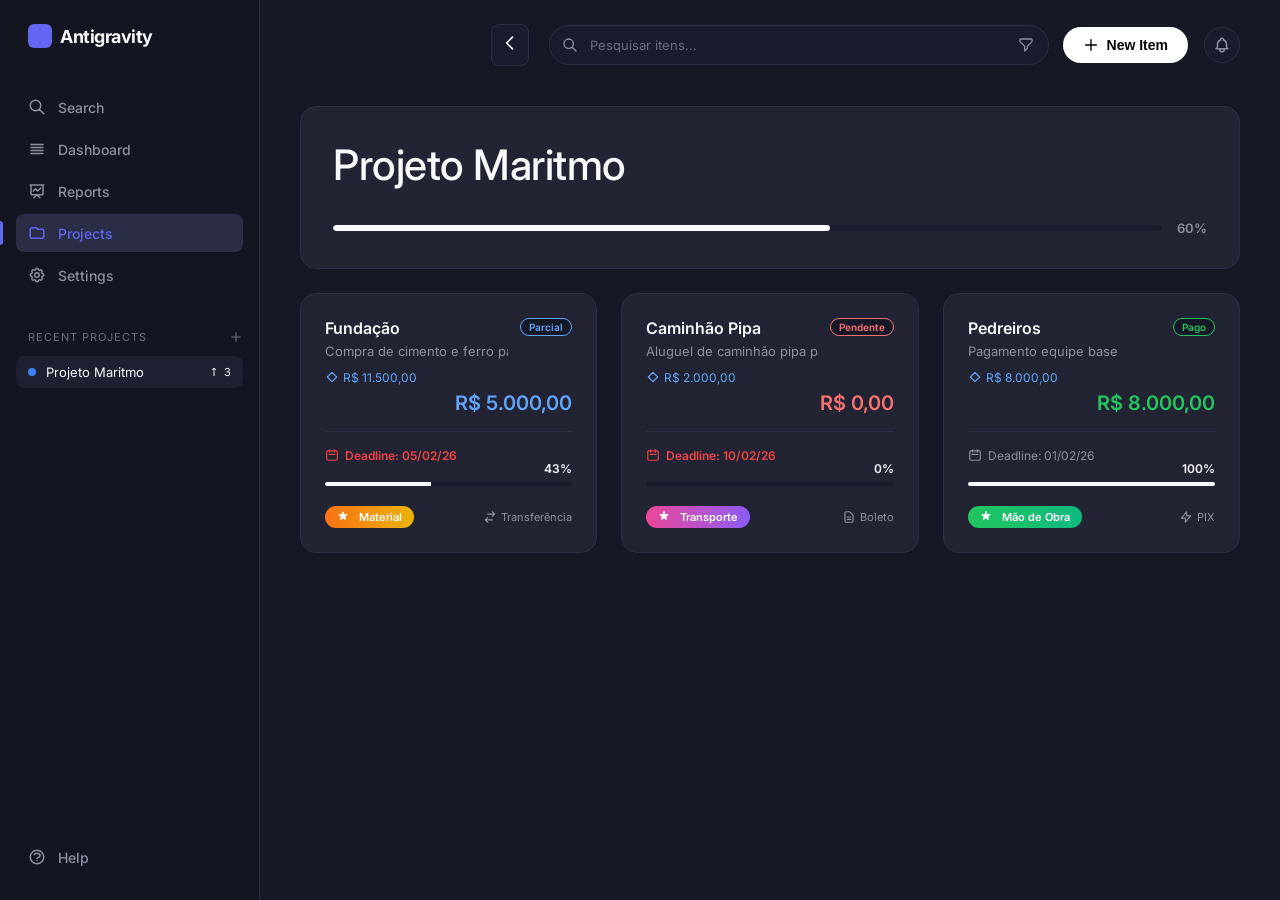
==== project.html @ a540684b "barra de pesquisa" ====
<!DOCTYPE html>
<html lang="pt-BR">
<head>
    <meta charset="UTF-8">
    <meta name="viewport" content="width=device-width, initial-scale=1.0">
    <title>Projeto - Detalhes</title>
    <link href="https://fonts.googleapis.com/css2?family=Inter:wght@400;500;600;700&display=swap" rel="stylesheet">
    <link rel="stylesheet" href="css/style.css">
</head>
<body>

    <!-- Sidebar -->
    <aside class="sidebar">
        <div style="margin-bottom: 40px; padding: 0 12px;">
            <div style="display: flex; gap: 8px; align-items: center;">
                <div style="width: 24px; height: 24px; background: #6366f1; border-radius: 6px;"></div>
                <span style="font-weight: 700; font-size: 18px; letter-spacing: -0.5px;">Antigravity</span>
            </div>
        </div>

        <ul class="menu-list">
            <li class="menu-item">
                <svg class="menu-icon" viewBox="0 0 24 24"><path d="M21 21l-6-6m2-5a7 7 0 11-14 0 7 7 0 0114 0z"></path></svg>
                Search
            </li>
            <a href="index.html" class="menu-item">
                <svg class="menu-icon" viewBox="0 0 24 24"><path d="M4 6h16M4 10h16M4 14h16M4 18h16"></path></svg>
                Dashboard
            </a>
            <li class="menu-item">
                <svg class="menu-icon" viewBox="0 0 24 24"><path d="M7 12l3-3 3 3 4-4M8 21l4-4 4 4M3 4h18M4 4h16v12a1 1 0 01-1 1H5a1 1 0 01-1-1V4z"></path></svg>
                Reports
            </li>
            <li class="menu-item active">
                <svg class="menu-icon" viewBox="0 0 24 24"><path d="M3 7v10a2 2 0 002 2h14a2 2 0 002-2V9a2 2 0 00-2-2h-6l-2-2H5a2 2 0 00-2 2z"></path></svg>
                Projects
            </li>
            <li class="menu-item">
                <svg class="menu-icon" viewBox="0 0 24 24"><path d="M10.325 4.317c.426-1.756 2.924-1.756 3.35 0a1.724 1.724 0 002.573 1.066c1.543-.94 3.31.826 2.37 2.37a1.724 1.724 0 001.065 2.572c1.756.426 1.756 2.924 0 3.35a1.724 1.724 0 00-1.066 2.573c.94 1.543-.826 3.31-2.37 2.37a1.724 1.724 0 00-2.572 1.065c-.426 1.756-2.924 1.756-3.35 0a1.724 1.724 0 00-2.573-1.066c-1.543.94-3.31-.826-2.37-2.37a1.724 1.724 0 00-1.065-2.572c-1.756-.426-1.756-2.924 0-3.35a1.724 1.724 0 001.066-2.573c-.94-1.543.826-3.31 2.37-2.37.996.608 2.296.07 2.572-1.065z"></path><path d="M15 12a3 3 0 11-6 0 3 3 0 016 0z"></path></svg>
                Settings
            </li>
        </ul>

        <div class="section-title">
            RECENT PROJECTS
            <svg style="width: 14px; height: 14px; cursor: pointer; stroke: currentColor; stroke-width: 2; fill: none;" viewBox="0 0 24 24"><path d="M12 4v16m8-8H4"></path></svg>
        </div>
        
        <ul class="project-list" id="sidebarProjectList">
            <!-- Rendered by JS -->
        </ul>

        <div class="menu-item" style="margin-top: auto; margin-bottom: 0;">
            <svg class="menu-icon" viewBox="0 0 24 24"><path d="M8.228 9c.549-1.165 2.03-2 3.772-2 2.21 0 4 1.343 4 3 0 1.4-1.278 2.575-3.006 2.907-.542.104-.994.54-.994 1.093m0 3h.01M21 12a9 9 0 11-18 0 9 9 0 0118 0z"></path></svg>
            Help
        </div>
    </aside>

    <!-- Main -->
    <main class="main-content">
        <!-- Top bar -->
        <header class="top-bar">
            <div style="display: flex; gap: 16px; align-items: center;">
                <a href="index.html" class="icon-btn" style="background-color: var(--bg-input); padding: 8px; border-radius: 8px; color: var(--text-primary); border: 1px solid var(--border-color);">
                    <svg style="width: 20px; height: 20px;" fill="none" stroke="currentColor" viewBox="0 0 24 24"><path stroke-linecap="round" stroke-linejoin="round" stroke-width="2" d="M15 19l-7-7 7-7"></path></svg>
                </a>
            </div>

            <div class="search-filter-wrapper" style="margin-left: 20px;">
                <div class="search-compound">
                    <svg class="search-icon-compound" fill="none" stroke="currentColor" viewBox="0 0 24 24"><path stroke-linecap="round" stroke-linejoin="round" stroke-width="2" d="M21 21l-6-6m2-5a7 7 0 11-14 0 7 7 0 0114 0z"></path></svg>
                    <div class="search-chips-area" id="searchChipsArea">
                        <!-- Chips rendered by JS -->
                        <input type="text" class="search-input-inline" id="searchInput" placeholder="Pesquisar itens...">
                    </div>
                    <button class="filter-toggle-btn" id="filterToggleBtn" type="button" title="Filtros">
                        <svg style="width: 16px; height: 16px;" fill="none" stroke="currentColor" viewBox="0 0 24 24"><path stroke-linecap="round" stroke-linejoin="round" stroke-width="2" d="M3 4a1 1 0 011-1h16a1 1 0 011 1v2.586a1 1 0 01-.293.707l-6.414 6.414a1 1 0 00-.293.707V17l-4 4v-6.586a1 1 0 00-.293-.707L3.293 7.293A1 1 0 013 6.586V4z"></path></svg>
                    </button>
                </div>

                <!-- Autocomplete Suggestions -->
                <div class="autocomplete-dropdown" id="autocompleteDropdown">
                    <!-- Suggestions rendered by JS -->
                </div>

                <!-- Filter Dropdown -->
                <div class="filter-dropdown" id="filterDropdown">
                    <div class="filter-column">
                        <span class="filter-column-title">Categoria</span>
                        <button class="filter-option" data-type="badge" data-value="Material" type="button">Material</button>
                        <button class="filter-option" data-type="badge" data-value="Transporte" type="button">Transporte</button>
                        <button class="filter-option" data-type="badge" data-value="Mão de Obra" type="button">Mão de Obra</button>
                        <button class="filter-option" data-type="badge" data-value="Alimentação" type="button">Alimentação</button>
                        <button class="filter-option" data-type="badge" data-value="Equipamento" type="button">Equipamento</button>
                    </div>
                    <div class="filter-column">
                        <span class="filter-column-title">Pagamento</span>
                        <button class="filter-option" data-type="paymentMethod" data-value="PIX" type="button">PIX</button>
                        <button class="filter-option" data-type="paymentMethod" data-value="Dinheiro" type="button">Dinheiro</button>
                        <button class="filter-option" data-type="paymentMethod" data-value="Cartão" type="button">Cartão</button>
                        <button class="filter-option" data-type="paymentMethod" data-value="Boleto" type="button">Boleto</button>
                        <button class="filter-option" data-type="paymentMethod" data-value="Transferência" type="button">Transferência</button>
                    </div>
                    <div class="filter-column">
                        <span class="filter-column-title">Status</span>
                        <button class="filter-option" data-type="status" data-value="Pendente" type="button">Pendente</button>
                        <button class="filter-option" data-type="status" data-value="Parcial" type="button">Parcial</button>
                        <button class="filter-option" data-type="status" data-value="Pago" type="button">Pago</button>
                    </div>
                    <div class="filter-column">
                        <span class="filter-column-title">Prazo</span>
                        <button class="filter-option" data-type="atrasado" data-value="true" type="button">Atrasado</button>
                        <button class="filter-option" data-type="atrasado" data-value="false" type="button">Em dia</button>
                    </div>
                </div>
            </div>
            
            <div class="top-actions">
                <button class="btn-new-item" onclick="openModal()">
                    <svg style="width: 16px; height: 16px;" fill="none" stroke="currentColor" viewBox="0 0 24 24"><path stroke-linecap="round" stroke-linejoin="round" stroke-width="2" d="M12 4v16m8-8H4"></path></svg>
                    New Item
                </button>
                <div class="bell-icon">
                    <svg style="width: 18px; height: 18px; color: var(--text-secondary);" fill="none" stroke="currentColor" viewBox="0 0 24 24"><path stroke-linecap="round" stroke-linejoin="round" stroke-width="2" d="M15 17h5l-1.405-1.405A2.032 2.032 0 0118 14.158V11a6.002 6.002 0 00-4-5.659V5a2 2 0 10-4 0v.341C7.67 6.165 6 8.388 6 11v3.159c0 .538-.214 1.055-.595 1.436L4 17h5m6 0v1a3 3 0 11-6 0v-1m6 0H9"></path></svg>
                </div>
            </div>
        </header>

        <!-- Header area -->
        <div class="header-area">
            <h1 class="project-title" id="mainProjectTitle">Carregando...</h1>
            <div class="global-progress">
                <div class="progress-bar-container">
                    <div class="progress-bar-fill" id="globalProgressBar" style="width: 0%;"></div>
                </div>
                <span class="progress-text" id="globalProgressText">0%</span>
            </div>
        </div>

        <!-- Cards Grid -->
        <div class="cards-grid" id="cardsContainer">
            <!-- Cards will be rendered here by JS -->
        </div>

    </main>

    <!-- Modal for New/Edit Item -->
    <div class="modal-overlay" id="newItemModal">
        <div class="modal-content">
            <h2 class="modal-title" id="formModalTitle">Adicionar Item</h2>
            <form id="itemForm">
                <input type="hidden" id="p_id" value="">
                
                <div class="form-group">
                    <label>Nome do Item</label>
                    <input type="text" id="p_name" class="form-input" required placeholder="Ex: Cimento Portland">
                </div>
                
                <div style="display: flex; gap: 16px;">
                    <div class="form-group" style="flex: 1;">
                        <label>Custo Total (R$)</label>
                        <input type="number" id="p_valor" class="form-input" required placeholder="0.00" step="0.01" min="0">
                    </div>
                    <div class="form-group" style="flex: 1;">
                        <label>Valor já Pago (R$)</label>
                        <input type="number" id="p_valorPago" class="form-input" required placeholder="0.00" step="0.01" min="0">
                    </div>
                </div>
                
                <div style="display: flex; gap: 16px;">
                    <div class="form-group" style="flex: 1;">
                        <label>Prazo (Deadline)</label>
                        <input type="date" id="p_deadline" class="form-input" required>
                    </div>
                    <div class="form-group" style="flex: 1;">
                        <label>Forma de Pagamento</label>
                        <select id="p_paymentMethod" class="form-input">
                            <option value="PIX">PIX</option>
                            <option value="Dinheiro">Dinheiro</option>
                            <option value="Cartão">Cartão</option>
                            <option value="Boleto">Boleto</option>
                            <option value="Transferência">Transferência</option>
                        </select>
                    </div>
                </div>

                <div class="form-group">
                    <label>Categoria</label>
                    <select id="p_badge" class="form-input">
                        <option value="Material">Material</option>
                        <option value="Transporte">Transporte</option>
                        <option value="Mão de Obra">Mão de Obra</option>
                        <option value="Alimentação">Alimentação</option>
                        <option value="Equipamento">Equipamento</option>
                    </select>
                </div>
                
                <div class="form-group">
                    <label>Observações</label>
                    <textarea id="p_observacoes" class="form-input" placeholder="Detalhes ou anotações..."></textarea>
                </div>

                <div class="modal-actions">
                    <button type="button" class="btn-secondary" onclick="closeModal()">Cancelar</button>
                    <button type="submit" class="btn-primary">Salvar</button>
                </div>
            </form>
        </div>
    </div>

    <!-- Modal for Viewing Item Observations -->
    <div class="modal-overlay" id="viewItemModal">
        <div class="modal-content">
            <h2 class="modal-title" id="viewItemTitle">Detalhes do Item</h2>
            
            <div class="form-group">
                <label>Observações</label>
                <div id="viewItemObs" class="obs-content">Nenhuma observação informada.</div>
            </div>

            <div class="modal-actions">
                <button type="button" class="btn-primary" onclick="closeViewModal()">Fechar</button>
            </div>
        </div>
    </div>

    <script src="js/project.js"></script>
</body>
</html>
---- css/style.css ----
/* CSS resets and variables */
        :root {
            --bg-main: #131521;
            --bg-sidebar: #131521;
            --bg-card: #222333;
            --bg-input: #1a1c2d;
            --bg-hover: #1e2032;
            --text-primary: #f8f9fa;
            --text-secondary: #8e8f9f;
            --text-muted: #6b6d80;
            --accent-blue: #4f46e5;
            --border-color: #2a2d45;

            --tag-parcial-bg: rgba(37, 99, 235, 0.2);
            --tag-parcial-text: #60a5fa;
            --tag-pendente-bg: rgba(220, 38, 38, 0.2);
            --tag-pendente-text: #f87171;
            --tag-pago-bg: rgba(219, 39, 119, 0.2);
            --tag-pago-text: #f472b6;

            --font-family: 'Inter', sans-serif;
        }

        * {
            box-sizing: border-box;
            margin: 0;
            padding: 0;
        }

        body {
            font-family: var(--font-family);
            background-color: var(--bg-main);
            color: var(--text-primary);
            display: flex;
            height: 100vh;
            overflow: hidden;
        }

        /* Sidebar */
        .sidebar {
            width: 260px;
            background-color: var(--bg-sidebar);
            border-right: 1px solid var(--border-color);
            display: flex;
            flex-direction: column;
            padding: 24px 16px;
        }

        .menu-list {
            list-style: none;
            margin-bottom: 32px;
        }

        .menu-item {
            display: flex;
            align-items: center;
            padding: 10px 12px;
            margin-bottom: 4px;
            border-radius: 8px;
            color: var(--text-secondary);
            cursor: pointer;
            transition: all 0.2s ease;
            font-size: 14px;
            font-weight: 500;
            position: relative;
            text-decoration: none;
        }

        .menu-item:hover {
            background-color: var(--bg-hover);
            color: var(--text-primary);
        }

        .menu-item.active {
            background-color: var(--border-color);
            color: #6366f1;
        }

        .menu-item.active::before {
            content: '';
            position: absolute;
            left: -16px;
            height: 24px;
            width: 3px;
            background-color: #6366f1;
            border-radius: 0 4px 4px 0;
        }

        .menu-icon {
            margin-right: 12px;
            width: 18px;
            height: 18px;
            stroke: currentColor;
            stroke-width: 2;
            fill: none;
            stroke-linecap: round;
            stroke-linejoin: round;
        }

        .section-title {
            font-size: 11px;
            text-transform: uppercase;
            letter-spacing: 1px;
            color: var(--text-muted);
            margin-bottom: 12px;
            padding-left: 12px;
            display: flex;
            justify-content: space-between;
            align-items: center;
        }

        .project-list {
            list-style: none;
            flex-grow: 1;
            overflow-y: auto;
        }

        .project-item {
            display: flex;
            align-items: center;
            justify-content: space-between;
            padding: 8px 12px;
            border-radius: 8px;
            color: var(--text-secondary);
            cursor: pointer;
            font-size: 13px;
            transition: all 0.2s;
        }

        .project-item:hover {
            background-color: var(--bg-hover);
            color: var(--text-primary);
        }

        .project-color {
            width: 8px;
            height: 8px;
            border-radius: 50%;
            margin-right: 10px;
        }

        /* Main Content */
        .main-content {
            flex-grow: 1;
            display: flex;
            flex-direction: column;
            overflow-y: auto;
            padding: 24px 40px;
            background-color: #161825;
        }

        /* Top Bar */
        .top-bar {
            display: flex;
            justify-content: center;
            align-items: center;
            margin-bottom: 40px;
            position: relative;
        }

        .search-container {
            position: relative;
            width: 100%;
            max-width: 400px;
        }

        .search-input {
            width: 100%;
            background-color: var(--bg-input);
            border: 1px solid var(--border-color);
            color: var(--text-primary);
            padding: 10px 16px 10px 40px;
            border-radius: 20px;
            font-size: 14px;
            outline: none;
            transition: border-color 0.2s;
        }

        .search-input:focus {
            border-color: #6366f1;
        }

        .search-icon {
            position: absolute;
            left: 14px;
            top: 50%;
            transform: translateY(-50%);
            width: 16px;
            height: 16px;
            color: var(--text-secondary);
        }

        .top-actions {
            position: absolute;
            right: 0;
            display: flex;
            align-items: center;
            gap: 16px;
        }

        /* Compound Search + Filters */
        .search-filter-wrapper {
            position: relative;
            flex: 1;
            max-width: 500px;
        }

        .search-compound {
            display: flex;
            align-items: center;
            background-color: var(--bg-input);
            border: 1px solid var(--border-color);
            border-radius: 20px;
            padding: 4px 8px 4px 36px;
            position: relative;
            transition: border-color 0.2s;
            min-height: 40px;
        }

        .search-compound:focus-within {
            border-color: #6366f1;
        }

        .search-icon-compound {
            position: absolute;
            left: 12px;
            top: 50%;
            transform: translateY(-50%);
            width: 16px;
            height: 16px;
            color: var(--text-secondary);
            pointer-events: none;
        }

        .search-chips-area {
            display: flex;
            flex-wrap: wrap;
            align-items: center;
            gap: 6px;
            flex: 1;
            min-width: 0;
        }

        .search-input-inline {
            flex: 1;
            min-width: 100px;
            background: transparent;
            border: none;
            color: var(--text-primary);
            font-size: 13px;
            outline: none;
            padding: 6px 4px;
            font-family: var(--font-family);
        }

        .search-input-inline::placeholder {
            color: var(--text-muted);
        }

        /* Filter Chips */
        .filter-chip {
            display: inline-flex;
            align-items: center;
            gap: 4px;
            padding: 3px 8px 3px 10px;
            border-radius: 10px;
            font-size: 11px;
            font-weight: 600;
            white-space: nowrap;
            cursor: pointer;
            animation: chipIn 0.2s ease;
            transition: opacity 0.15s, transform 0.15s;
            border: 1px solid transparent;
        }

        .filter-chip:hover {
            opacity: 0.8;
            transform: scale(0.96);
        }

        .filter-chip .chip-x {
            width: 12px;
            height: 12px;
            opacity: 0.7;
            transition: opacity 0.15s;
        }

        .filter-chip:hover .chip-x {
            opacity: 1;
        }

        /* Chip color variants */
        .filter-chip[data-type="badge"] {
            background: linear-gradient(90deg, rgba(249,115,22,0.25), rgba(234,179,8,0.25));
            color: #fbbf24;
        }
        .filter-chip[data-type="status"] {
            background: rgba(96,165,250,0.15);
            color: #60a5fa;
            border-color: rgba(96,165,250,0.3);
        }
        .filter-chip[data-type="paymentMethod"] {
            background: rgba(139,92,246,0.15);
            color: #a78bfa;
            border-color: rgba(139,92,246,0.3);
        }
        .filter-chip[data-type="atrasado"] {
            background: rgba(239,68,68,0.15);
            color: #f87171;
            border-color: rgba(239,68,68,0.3);
        }

        @keyframes chipIn {
            from { opacity: 0; transform: scale(0.8); }
            to { opacity: 1; transform: scale(1); }
        }

        /* Filter Toggle Button */
        .filter-toggle-btn {
            background: transparent;
            border: none;
            color: var(--text-secondary);
            cursor: pointer;
            padding: 6px;
            border-radius: 8px;
            display: flex;
            align-items: center;
            justify-content: center;
            transition: color 0.2s, background-color 0.2s;
            flex-shrink: 0;
        }

        .filter-toggle-btn:hover {
            color: var(--text-primary);
            background-color: var(--bg-hover);
        }

        .filter-toggle-btn.active {
            color: #6366f1;
        }

        /* Filter Dropdown */
        .filter-dropdown {
            position: absolute;
            top: calc(100% + 8px);
            left: 0;
            right: 0;
            background-color: var(--bg-card);
            border: 1px solid var(--border-color);
            border-radius: 12px;
            padding: 16px;
            display: none;
            grid-template-columns: repeat(4, 1fr);
            gap: 16px;
            z-index: 100;
            box-shadow: 0 8px 32px rgba(0, 0, 0, 0.4);
            animation: dropdownIn 0.2s ease;
        }

        .filter-dropdown.active {
            display: grid;
        }

        @keyframes dropdownIn {
            from { opacity: 0; transform: translateY(-8px); }
            to { opacity: 1; transform: translateY(0); }
        }

        .filter-column {
            display: flex;
            flex-direction: column;
            gap: 4px;
        }

        .filter-column-title {
            font-size: 10px;
            text-transform: uppercase;
            letter-spacing: 1px;
            color: var(--text-muted);
            margin-bottom: 6px;
            font-weight: 600;
        }

        .filter-option {
            background: transparent;
            border: 1px solid transparent;
            color: var(--text-secondary);
            padding: 6px 10px;
            border-radius: 8px;
            font-size: 12px;
            cursor: pointer;
            text-align: left;
            transition: all 0.15s;
            font-family: var(--font-family);
        }

        .filter-option:hover {
            background-color: var(--bg-hover);
            color: var(--text-primary);
        }

        .filter-option.selected {
            background-color: rgba(99, 102, 241, 0.15);
            color: #818cf8;
            border-color: rgba(99, 102, 241, 0.3);
        }

        /* Autocomplete Dropdown */
        .autocomplete-dropdown {
            position: absolute;
            top: calc(100% + 4px);
            left: 0;
            right: 0;
            background-color: var(--bg-card);
            border: 1px solid var(--border-color);
            border-radius: 12px;
            padding: 8px 0;
            display: none;
            flex-direction: column;
            z-index: 110;
            box-shadow: 0 8px 32px rgba(0, 0, 0, 0.4);
            max-height: 280px;
            overflow-y: auto;
            animation: dropdownIn 0.15s ease;
        }

        .autocomplete-dropdown.active {
            display: flex;
        }

        .autocomplete-category-label {
            font-size: 9px;
            text-transform: uppercase;
            letter-spacing: 1px;
            color: var(--text-muted);
            padding: 8px 14px 4px;
            font-weight: 600;
        }

        .autocomplete-item {
            display: flex;
            align-items: center;
            gap: 8px;
            padding: 7px 14px;
            cursor: pointer;
            font-size: 13px;
            color: var(--text-secondary);
            transition: background-color 0.1s, color 0.1s;
        }

        .autocomplete-item:hover,
        .autocomplete-item.highlighted {
            background-color: var(--bg-hover);
            color: var(--text-primary);
        }

        .autocomplete-item .ac-chip-preview {
            display: inline-flex;
            align-items: center;
            gap: 4px;
            padding: 2px 8px;
            border-radius: 8px;
            font-size: 10px;
            font-weight: 600;
            white-space: nowrap;
        }

        .autocomplete-item .ac-chip-preview[data-type="badge"] {
            background: linear-gradient(90deg, rgba(249,115,22,0.25), rgba(234,179,8,0.25));
            color: #fbbf24;
        }
        .autocomplete-item .ac-chip-preview[data-type="status"] {
            background: rgba(96,165,250,0.15);
            color: #60a5fa;
        }
        .autocomplete-item .ac-chip-preview[data-type="paymentMethod"] {
            background: rgba(139,92,246,0.15);
            color: #a78bfa;
        }
        .autocomplete-item .ac-chip-preview[data-type="atrasado"] {
            background: rgba(239,68,68,0.15);
            color: #f87171;
        }

        .autocomplete-item .ac-label {
            color: var(--text-muted);
            font-size: 11px;
            margin-left: auto;
        }

        .btn-new-item {
            background-color: #ffffff;
            color: #000000;
            border: none;
            padding: 10px 20px;
            border-radius: 20px;
            font-weight: 600;
            font-size: 14px;
            cursor: pointer;
            display: flex;
            align-items: center;
            gap: 8px;
            transition: opacity 0.2s;
        }

        .btn-new-item:hover {
            opacity: 0.9;
        }

        .bell-icon {
            width: 36px;
            height: 36px;
            border-radius: 50%;
            background-color: var(--bg-input);
            display: flex;
            align-items: center;
            justify-content: center;
            cursor: pointer;
            border: 1px solid var(--border-color);
        }

        /* Hero / Header Area */
        .header-area {
            background-color: var(--bg-card);
            border-radius: 16px;
            padding: 32px;
            margin-bottom: 24px;
            border: 1px solid var(--border-color);
        }

        .project-title {
            font-size: 42px;
            font-weight: 500;
            margin-bottom: 30px;
            letter-spacing: -0.5px;
        }

        .global-progress {
            display: flex;
            align-items: center;
            gap: 16px;
        }

        .progress-bar-container {
            flex-grow: 1;
            height: 6px;
            background-color: var(--bg-input);
            border-radius: 3px;
            overflow: hidden;
        }

        .progress-bar-fill {
            height: 100%;
            background-color: var(--text-primary);
            border-radius: 3px;
            transition: width 0.3s;
        }

        .progress-text {
            font-size: 13px;
            color: var(--text-secondary);
            font-weight: 600;
        }

        /* Cards Grid */
        .cards-grid {
            display: grid;
            grid-template-columns: repeat(auto-fill, minmax(280px, 1fr));
            gap: 24px;
            margin-bottom: 24px;
        }

        /* Hover Actions Wrapper */
        .card-wrapper {
            position: relative;
            display: flex;
            flex-direction: column;
        }

        .card-actions-hover {
            position: absolute;
            top: -15px;
            right: 16px;
            z-index: 3;
            display: flex;
            gap: 10px;
            transition: transform 0.3s cubic-bezier(0.175, 0.885, 0.32, 1.275), opacity 0.3s;
            transform: translateY(15px);
            /* Hidden behind card */
            opacity: 0;
            pointer-events: none;
        }

        .card-wrapper:hover .card-actions-hover {
            transform: translateY(-20px);
            opacity: 1;
            pointer-events: all;
        }

        .action-btn-circle {
            width: 40px;
            height: 40px;
            border-radius: 50%;
            border: none;
            display: flex;
            align-items: center;
            justify-content: center;
            cursor: pointer;
            color: white;
            box-shadow: 0 4px 8px rgba(0, 0, 0, 0.3);
            transition: transform 0.2s, background-color 0.2s;
        }

        .action-btn-circle:hover {
            transform: scale(1.1);
        }

        .action-btn-circle.edit-btn {
            background-color: #4f46e5;
        }

        .action-btn-circle.delete-btn {
            background-color: #ef4444;
        }

        .card {
            position: relative;
            z-index: 2;
            background-color: var(--bg-card);
            border: 1px solid var(--border-color);
            border-radius: 16px;
            padding: 24px;
            display: flex;
            flex-direction: column;
            cursor: pointer;
            transition: transform 0.2s, box-shadow 0.2s;
            height: 100%;
        }

        .card:hover {
            transform: translateY(-4px);
            box-shadow: 0 8px 24px rgba(0, 0, 0, 0.2);
            border-color: #3f425e;
        }

        .card-header {
            display: flex;
            justify-content: space-between;
            align-items: flex-start;
            margin-bottom: 16px;
        }

        .card-title {
            font-size: 16px;
            font-weight: 600;
        }

        .tag {
            padding: 4px 10px;
            border-radius: 12px;
            font-size: 11px;
            font-weight: 600;
        }

        .card-financials {
            display: flex;
            flex-direction: column;
            gap: 6px;
            margin-bottom: 24px;
        }

        .money-total {
            font-size: 12px;
            color: var(--text-secondary);
        }

        .money-balance {
            font-size: 18px;
            font-weight: 600;
        }

        .card-deadline {
            display: flex;
            align-items: center;
            gap: 6px;
            font-size: 12px;
            color: var(--text-secondary);
            margin-bottom: 12px;
        }

        .card-progress-row {
            display: flex;
            align-items: center;
            gap: 12px;
            margin-bottom: 24px;
        }

        .card-progress-bar {
            flex-grow: 1;
            height: 4px;
            background-color: var(--bg-input);
            border-radius: 2px;
            overflow: hidden;
        }

        .card-progress-fill {
            height: 100%;
            background-color: var(--text-primary);
        }

        .card-footer {
            display: flex;
            justify-content: space-between;
            align-items: center;
            margin-top: auto;
        }

        .badge {
            display: flex;
            align-items: center;
            gap: 6px;
            padding: 4px 10px;
            border-radius: 12px;
            font-size: 11px;
            font-weight: 600;
            background-color: var(--bg-input);
        }

        .badge-dot {
            width: 8px;
            height: 8px;
            border-radius: 50%;
        }

        .payment-method {
            display: flex;
            align-items: center;
            gap: 6px;
            font-size: 11px;
            color: var(--text-secondary);
        }

        /* Dashboard specific card styles */
        .card-title-text {
            font-size: 24px;
            font-weight: 600;
            margin-bottom: 8px;
            color: var(--text-primary);
            white-space: nowrap;
            overflow: hidden;
            text-overflow: ellipsis;
        }

        .card-desc-text {
            font-size: 11px;
            color: var(--text-secondary);
            margin-bottom: 16px;
            line-height: 1.5;
            flex-grow: 1;
            display: -webkit-box;
            -webkit-line-clamp: 2;
            -webkit-box-orient: vertical;
            overflow: hidden;
        }

        .card-progress-section {
            margin-top: auto;
        }

        .card-progress-header {
            display: flex;
            justify-content: space-between;
            font-size: 10px;
            color: var(--text-secondary);
            margin-bottom: 8px;
        }

        /* Modals */
        .modal-overlay {
            position: fixed;
            top: 0;
            left: 0;
            right: 0;
            bottom: 0;
            background-color: rgba(0, 0, 0, 0.6);
            backdrop-filter: blur(4px);
            display: flex;
            align-items: center;
            justify-content: center;
            opacity: 0;
            pointer-events: none;
            transition: opacity 0.2s;
            z-index: 1000;
        }

        .modal-overlay.active {
            opacity: 1;
            pointer-events: all;
        }

        .modal-content {
            background-color: var(--bg-card);
            border: 1px solid var(--border-color);
            border-radius: 16px;
            padding: 32px;
            width: 100%;
            max-width: 480px;
            transform: translateY(20px);
            transition: transform 0.2s;
        }

        .modal-overlay.active .modal-content {
            transform: translateY(0);
        }

        .modal-title {
            font-size: 20px;
            margin-bottom: 24px;
        }

        .form-group {
            margin-bottom: 16px;
        }

        .form-group label {
            display: block;
            font-size: 13px;
            color: var(--text-secondary);
            margin-bottom: 8px;
        }

        .form-input {
            width: 100%;
            background-color: var(--bg-input);
            border: 1px solid var(--border-color);
            color: var(--text-primary);
            padding: 12px 16px;
            border-radius: 8px;
            font-size: 14px;
            outline: none;
        }

        .form-input:focus {
            border-color: #6366f1;
        }

        textarea.form-input {
            resize: vertical;
            min-height: 80px;
        }

        .modal-actions {
            display: flex;
            justify-content: flex-end;
            gap: 12px;
            margin-top: 32px;
        }

        .btn-secondary {
            background-color: transparent;
            color: var(--text-primary);
            border: 1px solid var(--border-color);
            padding: 10px 20px;
            border-radius: 8px;
            cursor: pointer;
            font-weight: 500;
        }

        .btn-primary {
            background-color: #6366f1;
            color: #ffffff;
            border: none;
            padding: 10px 20px;
            border-radius: 8px;
            cursor: pointer;
            font-weight: 500;
        }

        .empty-state {
            grid-column: span 3;
            text-align: center;
            padding: 40px;
            color: var(--text-secondary);
            background-color: var(--bg-card);
            border-radius: 16px;
            border: 1px dashed var(--border-color);
        }

        /* View Modal specific */
        .obs-content {
            background-color: var(--bg-input);
            padding: 16px;
            border-radius: 8px;
            color: var(--text-primary);
            font-size: 14px;
            line-height: 1.5;
            min-height: 80px;
            border: 1px solid var(--border-color);
        }
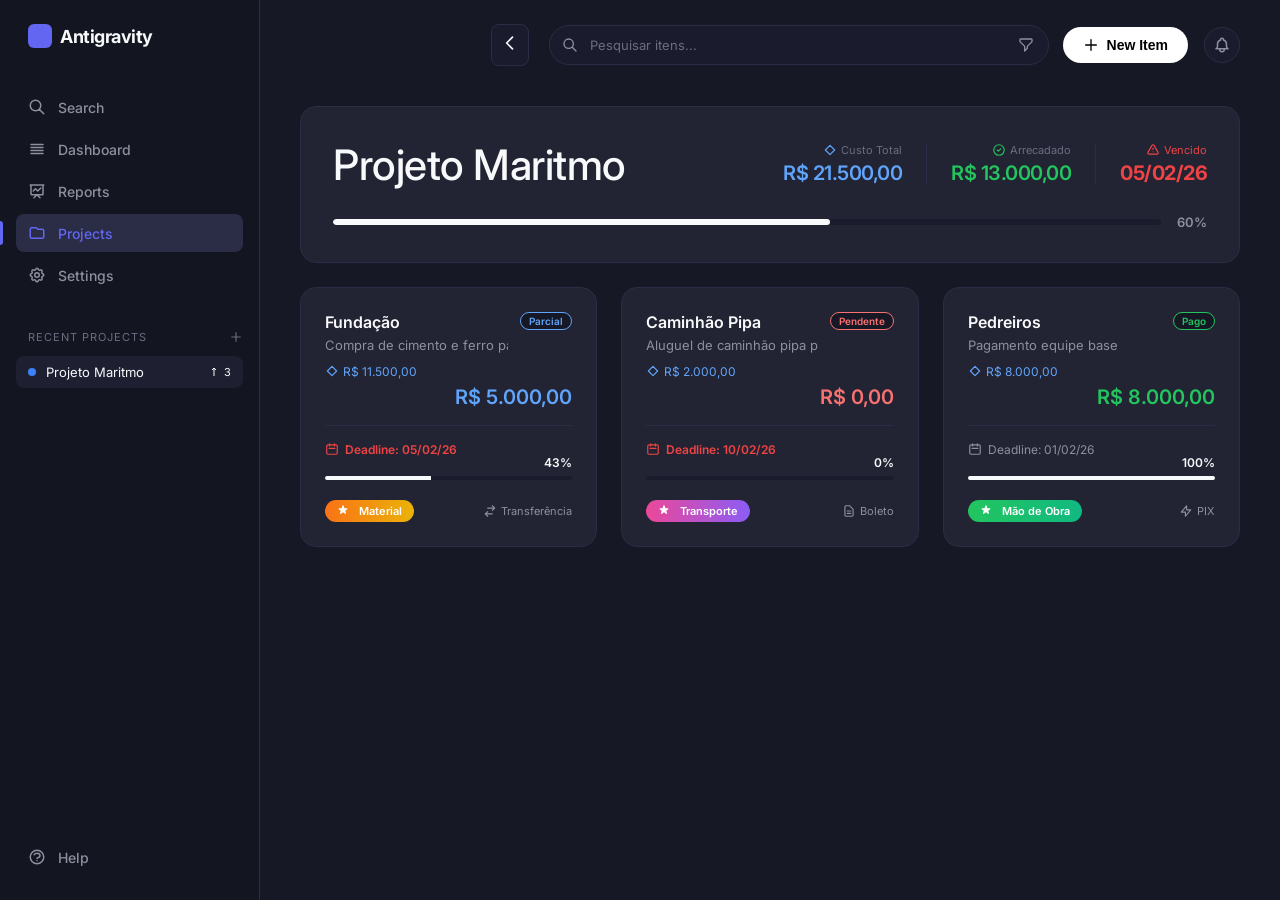
==== commit 541839e1: "logica de filtros" ====
--- a/project.html
+++ b/project.html
@@ -128,7 +128,12 @@
 
         <!-- Header area -->
         <div class="header-area">
-            <h1 class="project-title" id="mainProjectTitle">Carregando...</h1>
+            <div style="display: flex; justify-content: space-between; align-items: flex-start; gap: 32px; margin-bottom: 24px;">
+                <h1 class="project-title" id="mainProjectTitle" style="margin-bottom: 0;">Carregando...</h1>
+                <div class="header-stats-panel" id="headerStatsPanel">
+                    <!-- Rendered by JS -->
+                </div>
+            </div>
             <div class="global-progress">
                 <div class="progress-bar-container">
                     <div class="progress-bar-fill" id="globalProgressBar" style="width: 0%;"></div>
--- a/css/style.css
+++ b/css/style.css
@@ -488,6 +488,42 @@
             margin-left: auto;
         }
 
+        /* Header Stats Panel */
+        .header-stats-panel {
+            display: flex;
+            align-items: center;
+            gap: 24px;
+            flex-shrink: 0;
+            padding-top: 4px;
+        }
+
+        .header-stat {
+            display: flex;
+            flex-direction: column;
+            align-items: flex-end;
+            gap: 4px;
+        }
+
+        .header-stat-label {
+            font-size: 11px;
+            color: var(--text-muted);
+            display: flex;
+            align-items: center;
+            gap: 4px;
+        }
+
+        .header-stat-value {
+            font-size: 20px;
+            font-weight: 600;
+            letter-spacing: -0.5px;
+        }
+
+        .header-stat-divider {
+            width: 1px;
+            height: 40px;
+            background-color: var(--border-color);
+        }
+
         .btn-new-item {
             background-color: #ffffff;
             color: #000000;
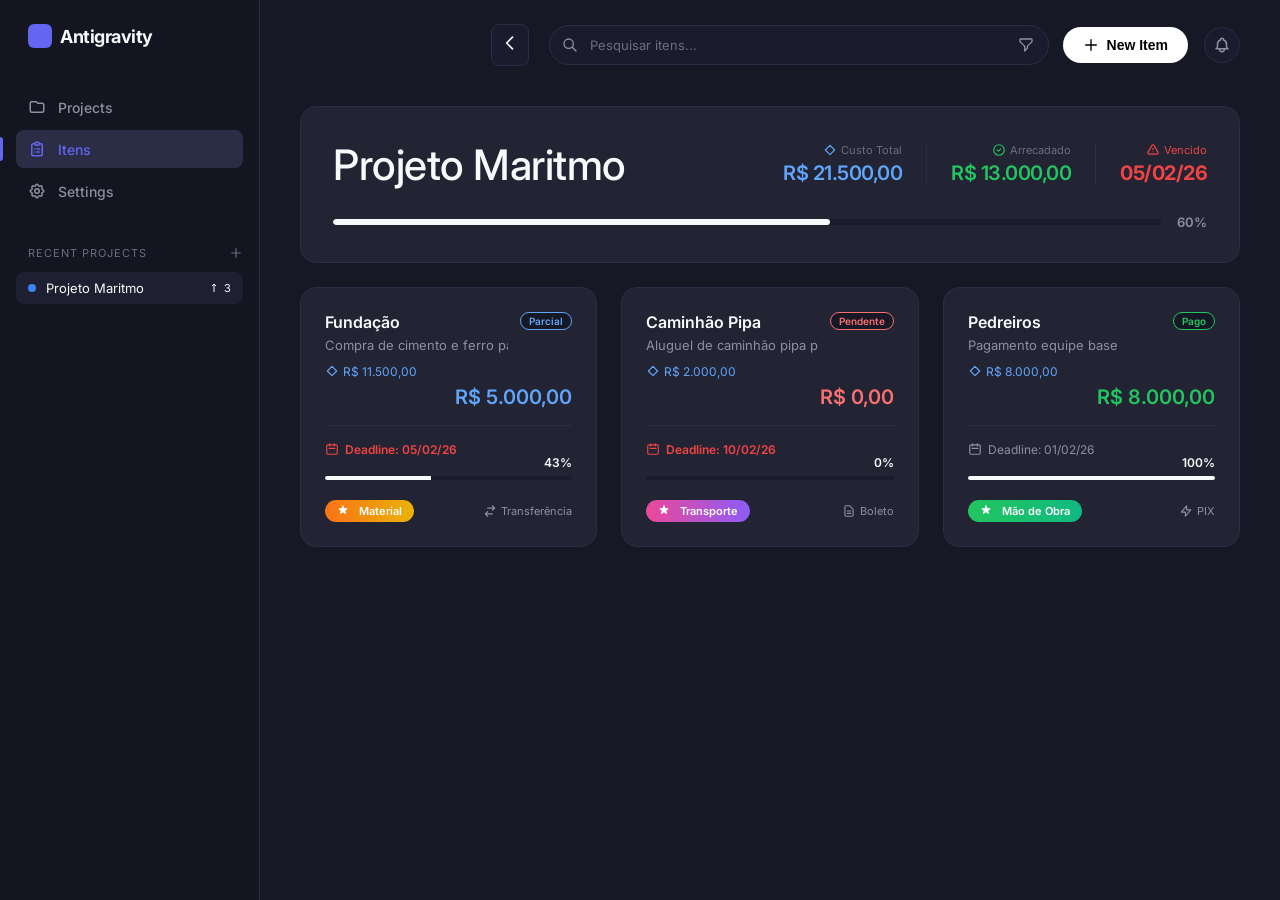
==== commit 39ec51c7: "Terminei de resolver a palhaçada que tava a sidebar" ====
--- a/project.html
+++ b/project.html
@@ -19,21 +19,13 @@
         </div>
 
         <ul class="menu-list">
-            <li class="menu-item">
-                <svg class="menu-icon" viewBox="0 0 24 24"><path d="M21 21l-6-6m2-5a7 7 0 11-14 0 7 7 0 0114 0z"></path></svg>
-                Search
-            </li>
             <a href="index.html" class="menu-item">
-                <svg class="menu-icon" viewBox="0 0 24 24"><path d="M4 6h16M4 10h16M4 14h16M4 18h16"></path></svg>
-                Dashboard
-            </a>
-            <li class="menu-item">
-                <svg class="menu-icon" viewBox="0 0 24 24"><path d="M7 12l3-3 3 3 4-4M8 21l4-4 4 4M3 4h18M4 4h16v12a1 1 0 01-1 1H5a1 1 0 01-1-1V4z"></path></svg>
-                Reports
-            </li>
-            <li class="menu-item active">
                 <svg class="menu-icon" viewBox="0 0 24 24"><path d="M3 7v10a2 2 0 002 2h14a2 2 0 002-2V9a2 2 0 00-2-2h-6l-2-2H5a2 2 0 00-2 2z"></path></svg>
                 Projects
+            </a>
+            <li class="menu-item active">
+                <svg class="menu-icon" viewBox="0 0 24 24"><path d="M9 5H7a2 2 0 00-2 2v12a2 2 0 002 2h10a2 2 0 002-2V7a2 2 0 00-2-2h-2M9 5a2 2 0 002 2h2a2 2 0 002-2M9 5a2 2 0 012-2h2a2 2 0 012 2m-3 7h3m-3 4h3m-6-4h.01M9 16h.01"></path></svg>
+                Itens
             </li>
             <li class="menu-item">
                 <svg class="menu-icon" viewBox="0 0 24 24"><path d="M10.325 4.317c.426-1.756 2.924-1.756 3.35 0a1.724 1.724 0 002.573 1.066c1.543-.94 3.31.826 2.37 2.37a1.724 1.724 0 001.065 2.572c1.756.426 1.756 2.924 0 3.35a1.724 1.724 0 00-1.066 2.573c.94 1.543-.826 3.31-2.37 2.37a1.724 1.724 0 00-2.572 1.065c-.426 1.756-2.924 1.756-3.35 0a1.724 1.724 0 00-2.573-1.066c-1.543.94-3.31-.826-2.37-2.37a1.724 1.724 0 00-1.065-2.572c-1.756-.426-1.756-2.924 0-3.35a1.724 1.724 0 001.066-2.573c-.94-1.543.826-3.31 2.37-2.37.996.608 2.296.07 2.572-1.065z"></path><path d="M15 12a3 3 0 11-6 0 3 3 0 016 0z"></path></svg>
@@ -50,10 +42,6 @@
             <!-- Rendered by JS -->
         </ul>
 
-        <div class="menu-item" style="margin-top: auto; margin-bottom: 0;">
-            <svg class="menu-icon" viewBox="0 0 24 24"><path d="M8.228 9c.549-1.165 2.03-2 3.772-2 2.21 0 4 1.343 4 3 0 1.4-1.278 2.575-3.006 2.907-.542.104-.994.54-.994 1.093m0 3h.01M21 12a9 9 0 11-18 0 9 9 0 0118 0z"></path></svg>
-            Help
-        </div>
     </aside>
 
     <!-- Main -->
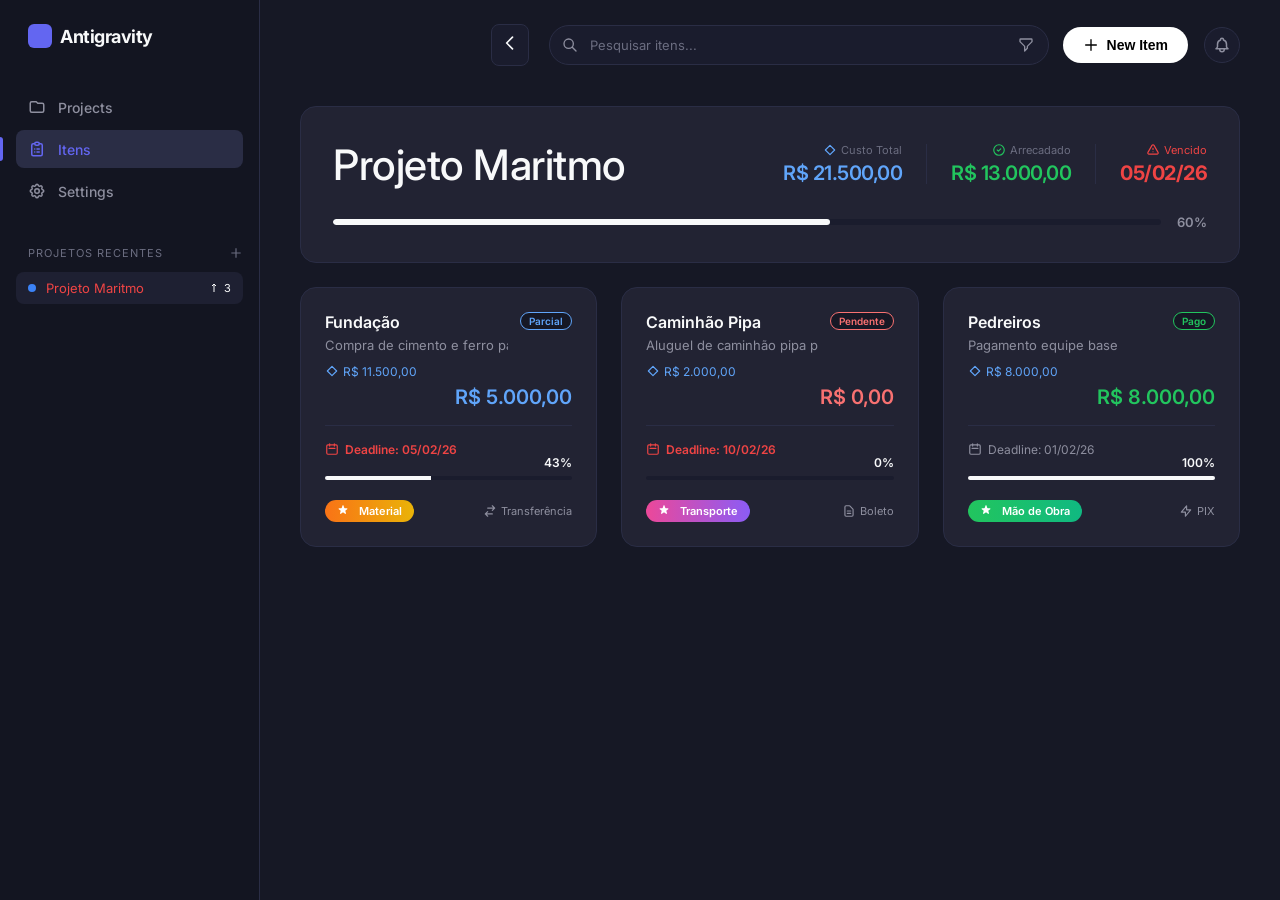
==== commit 9e0f42aa: "logica da sidebar COMPLETA" ====
--- a/project.html
+++ b/project.html
@@ -34,7 +34,7 @@
         </ul>
 
         <div class="section-title">
-            RECENT PROJECTS
+            PROJETOS RECENTES
             <svg style="width: 14px; height: 14px; cursor: pointer; stroke: currentColor; stroke-width: 2; fill: none;" viewBox="0 0 24 24"><path d="M12 4v16m8-8H4"></path></svg>
         </div>
         
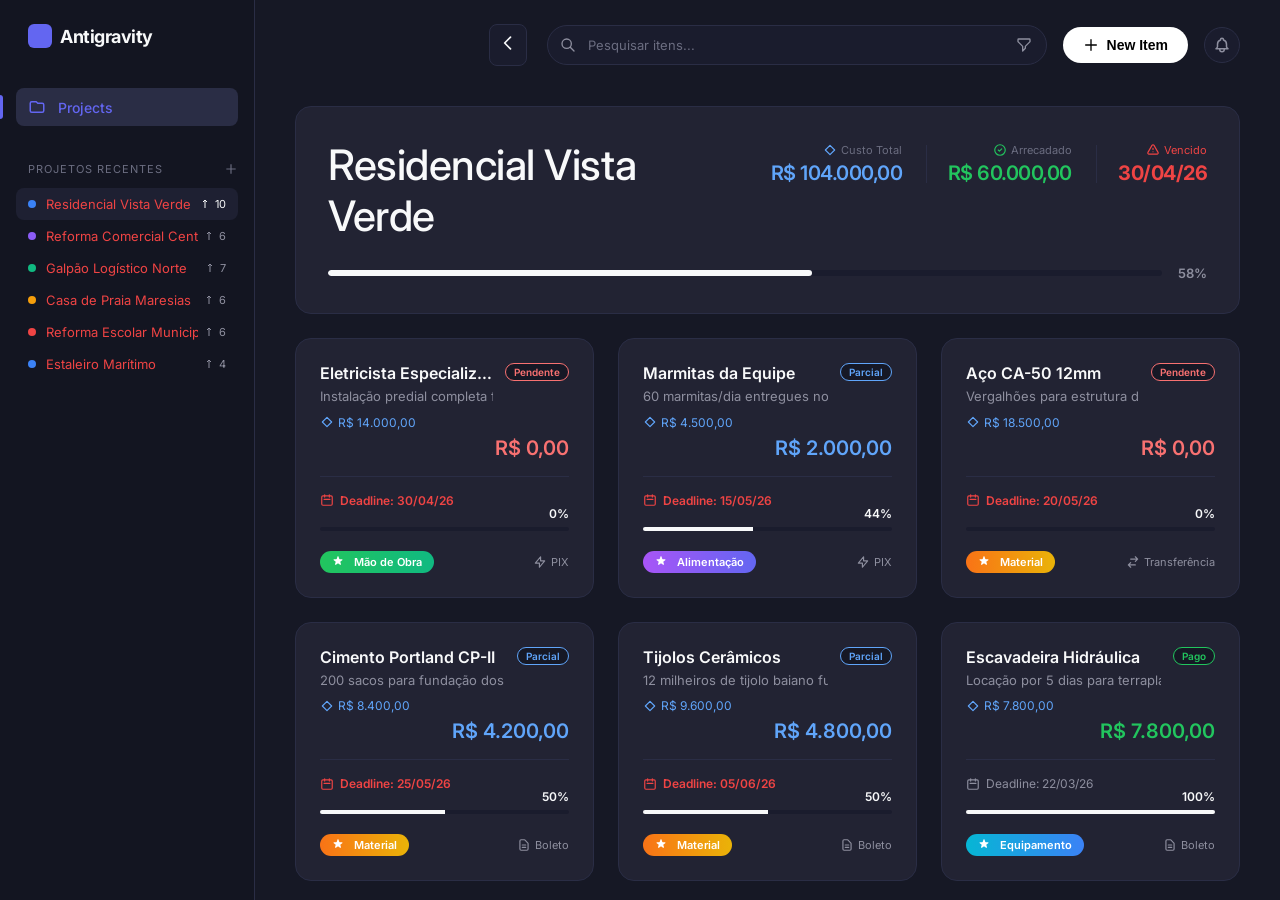
==== commit ffeb15d9: "uwu" ====
--- a/project.html
+++ b/project.html
@@ -19,23 +19,15 @@
         </div>
 
         <ul class="menu-list">
-            <a href="index.html" class="menu-item">
+            <a href="index.html" class="menu-item active">
                 <svg class="menu-icon" viewBox="0 0 24 24"><path d="M3 7v10a2 2 0 002 2h14a2 2 0 002-2V9a2 2 0 00-2-2h-6l-2-2H5a2 2 0 00-2 2z"></path></svg>
                 Projects
             </a>
-            <li class="menu-item active">
-                <svg class="menu-icon" viewBox="0 0 24 24"><path d="M9 5H7a2 2 0 00-2 2v12a2 2 0 002 2h10a2 2 0 002-2V7a2 2 0 00-2-2h-2M9 5a2 2 0 002 2h2a2 2 0 002-2M9 5a2 2 0 012-2h2a2 2 0 012 2m-3 7h3m-3 4h3m-6-4h.01M9 16h.01"></path></svg>
-                Itens
-            </li>
-            <li class="menu-item">
-                <svg class="menu-icon" viewBox="0 0 24 24"><path d="M10.325 4.317c.426-1.756 2.924-1.756 3.35 0a1.724 1.724 0 002.573 1.066c1.543-.94 3.31.826 2.37 2.37a1.724 1.724 0 001.065 2.572c1.756.426 1.756 2.924 0 3.35a1.724 1.724 0 00-1.066 2.573c.94 1.543-.826 3.31-2.37 2.37a1.724 1.724 0 00-2.572 1.065c-.426 1.756-2.924 1.756-3.35 0a1.724 1.724 0 00-2.573-1.066c-1.543.94-3.31-.826-2.37-2.37a1.724 1.724 0 00-1.065-2.572c-1.756-.426-1.756-2.924 0-3.35a1.724 1.724 0 001.066-2.573c-.94-1.543.826-3.31 2.37-2.37.996.608 2.296.07 2.572-1.065z"></path><path d="M15 12a3 3 0 11-6 0 3 3 0 016 0z"></path></svg>
-                Settings
-            </li>
         </ul>
 
         <div class="section-title">
             PROJETOS RECENTES
-            <svg style="width: 14px; height: 14px; cursor: pointer; stroke: currentColor; stroke-width: 2; fill: none;" viewBox="0 0 24 24"><path d="M12 4v16m8-8H4"></path></svg>
+            <svg onclick="openNewProjectModal()" style="width: 14px; height: 14px; cursor: pointer; stroke: currentColor; stroke-width: 2; fill: none;" viewBox="0 0 24 24"><path d="M12 4v16m8-8H4"></path></svg>
         </div>
         
         <ul class="project-list" id="sidebarProjectList">
@@ -123,10 +115,11 @@
                 </div>
             </div>
             <div class="global-progress">
-                <div class="progress-bar-container">
+                <div class="progress-bar-container" id="progressBarContainer">
                     <div class="progress-bar-fill" id="globalProgressBar" style="width: 0%;"></div>
                 </div>
                 <span class="progress-text" id="globalProgressText">0%</span>
+                <div class="progress-tooltip" id="progressTooltip"></div>
             </div>
         </div>
 
@@ -151,11 +144,11 @@
                 
                 <div style="display: flex; gap: 16px;">
                     <div class="form-group" style="flex: 1;">
-                        <label>Custo Total (R$)</label>
+                        <label id="p_valor_label">Custo Total (R$)</label>
                         <input type="number" id="p_valor" class="form-input" required placeholder="0.00" step="0.01" min="0">
                     </div>
                     <div class="form-group" style="flex: 1;">
-                        <label>Valor já Pago (R$)</label>
+                        <label id="p_valorPago_label">Valor já Pago (R$)</label>
                         <input type="number" id="p_valorPago" class="form-input" required placeholder="0.00" step="0.01" min="0">
                     </div>
                 </div>
@@ -217,6 +210,28 @@
         </div>
     </div>
 
+    <!-- Modal for New Project (from sidebar +) -->
+    <div class="modal-overlay" id="newProjectModal">
+        <div class="modal-content">
+            <h2 class="modal-title">Novo Projeto</h2>
+            <form id="newProjectForm">
+                <div class="form-group">
+                    <label>Nome do Projeto</label>
+                    <input type="text" id="np_name" class="form-input" required placeholder="Ex: Construção Setor Sul">
+                </div>
+                <div class="form-group">
+                    <label>Descrição</label>
+                    <textarea id="np_desc" class="form-input" rows="4" required placeholder="Detalhes do projeto..."></textarea>
+                </div>
+                <div class="modal-actions">
+                    <button type="button" class="btn-secondary" onclick="closeNewProjectModal()">Cancelar</button>
+                    <button type="submit" class="btn-primary">Criar Projeto</button>
+                </div>
+            </form>
+        </div>
+    </div>
+
+    <script src="js/currency.js"></script>
     <script src="js/project.js"></script>
 </body>
 </html>
--- a/css/style.css
+++ b/css/style.css
@@ -492,9 +492,10 @@
         .header-stats-panel {
             display: flex;
             align-items: center;
-            gap: 24px;
-            flex-shrink: 0;
+            gap: clamp(10px, 2.2vw, 24px);
             padding-top: 4px;
+            min-width: 0;
+            flex-shrink: 1;
         }
 
         .header-stat {
@@ -502,26 +503,100 @@
             flex-direction: column;
             align-items: flex-end;
             gap: 4px;
+            min-width: 0;
         }
 
         .header-stat-label {
-            font-size: 11px;
+            font-size: clamp(9px, 0.9vw, 11px);
             color: var(--text-muted);
             display: flex;
             align-items: center;
             gap: 4px;
+            white-space: nowrap;
         }
 
         .header-stat-value {
-            font-size: 20px;
+            font-size: clamp(13px, 1.6vw, 20px);
             font-weight: 600;
             letter-spacing: -0.5px;
+            white-space: nowrap;
         }
 
         .header-stat-divider {
             width: 1px;
-            height: 40px;
+            height: clamp(28px, 3vw, 40px);
             background-color: var(--border-color);
+            flex-shrink: 0;
+        }
+
+        @media (max-width: 900px) {
+            .header-stat-label svg {
+                width: 11px;
+                height: 11px;
+            }
+        }
+
+        @media (max-width: 720px) {
+            .header-stats-panel {
+                gap: 8px;
+            }
+            .header-stat-divider {
+                display: none;
+            }
+        }
+
+        /* Header Stat Dropdown */
+        .header-stat {
+            position: relative;
+        }
+
+        .header-stat-dropdown {
+            position: absolute;
+            top: 100%;
+            right: 0;
+            background-color: var(--bg-card);
+            border: 1px solid var(--border-color);
+            border-radius: 12px;
+            padding: 8px 0;
+            display: none;
+            flex-direction: column;
+            z-index: 120;
+            box-shadow: 0 8px 32px rgba(0, 0, 0, 0.4);
+            min-width: 220px;
+            max-height: 300px;
+            overflow-y: auto;
+            margin-top: 8px;
+        }
+
+        .header-stat:hover .header-stat-dropdown {
+            display: flex;
+        }
+
+        .header-stat-dropdown-item {
+            padding: 8px 16px;
+            display: flex;
+            justify-content: space-between;
+            align-items: center;
+            gap: 12px;
+            cursor: pointer;
+            transition: background-color 0.2s;
+            font-size: 13px;
+        }
+
+        .header-stat-dropdown-item:hover {
+            background-color: var(--bg-hover);
+        }
+
+        .header-stat-dropdown-item .item-name {
+            color: var(--text-primary);
+            white-space: nowrap;
+            overflow: hidden;
+            text-overflow: ellipsis;
+        }
+
+        .header-stat-dropdown-item .item-value {
+            color: #60a5fa;
+            font-weight: 600;
         }
 
         .btn-new-item {
@@ -565,10 +640,13 @@
         }
 
         .project-title {
-            font-size: 42px;
+            font-size: clamp(24px, 3.6vw, 42px);
             font-weight: 500;
             margin-bottom: 30px;
             letter-spacing: -0.5px;
+            min-width: 0;
+            overflow: hidden;
+            text-overflow: ellipsis;
         }
 
         .global-progress {
@@ -596,6 +674,33 @@
             font-size: 13px;
             color: var(--text-secondary);
             font-weight: 600;
+            cursor: help;
+        }
+
+        .progress-bar-container {
+            cursor: help;
+        }
+
+        .progress-tooltip {
+            position: fixed;
+            pointer-events: none;
+            background-color: #161825;
+            color: var(--text-primary);
+            border: 1px solid var(--border-color);
+            border-radius: 6px;
+            padding: 6px 10px;
+            font-size: 12px;
+            font-weight: 500;
+            white-space: nowrap;
+            box-shadow: 0 4px 12px rgba(0, 0, 0, 0.4);
+            opacity: 0;
+            transform: translate(-50%, -130%);
+            transition: opacity 0.12s;
+            z-index: 1000;
+        }
+
+        .progress-tooltip.visible {
+            opacity: 1;
         }
 
         /* Cards Grid */
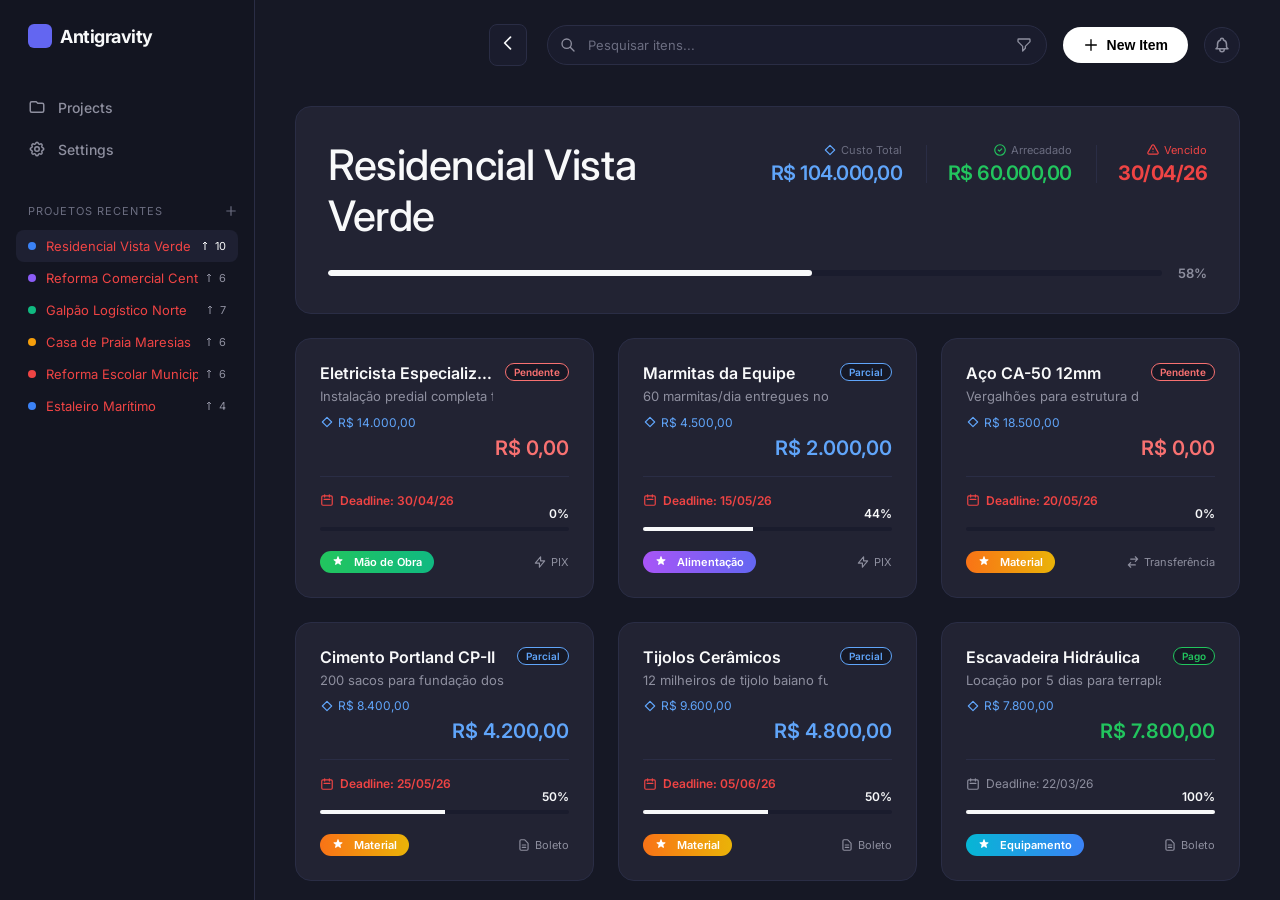
==== commit 1ba66517: "UFA" ====
--- a/project.html
+++ b/project.html
@@ -19,9 +19,13 @@
         </div>
 
         <ul class="menu-list">
-            <a href="index.html" class="menu-item active">
+            <a href="index.html" class="menu-item">
                 <svg class="menu-icon" viewBox="0 0 24 24"><path d="M3 7v10a2 2 0 002 2h14a2 2 0 002-2V9a2 2 0 00-2-2h-6l-2-2H5a2 2 0 00-2 2z"></path></svg>
                 Projects
+            </a>
+            <a href="settings.html" class="menu-item">
+                <svg class="menu-icon" viewBox="0 0 24 24"><path d="M10.325 4.317c.426-1.756 2.924-1.756 3.35 0a1.724 1.724 0 002.573 1.066c1.543-.94 3.31.826 2.37 2.37a1.724 1.724 0 001.065 2.572c1.756.426 1.756 2.924 0 3.35a1.724 1.724 0 00-1.066 2.573c.94 1.543-.826 3.31-2.37 2.37a1.724 1.724 0 00-2.572 1.065c-.426 1.756-2.924 1.756-3.35 0a1.724 1.724 0 00-2.573-1.066c-1.543.94-3.31-.826-2.37-2.37a1.724 1.724 0 00-1.065-2.572c-1.756-.426-1.756-2.924 0-3.35a1.724 1.724 0 001.066-2.573c-.94-1.543.826-3.31 2.37-2.37.996.608 2.296.07 2.572-1.065z"></path><path d="M15 12a3 3 0 11-6 0 3 3 0 016 0z"></path></svg>
+                Settings
             </a>
         </ul>
 
